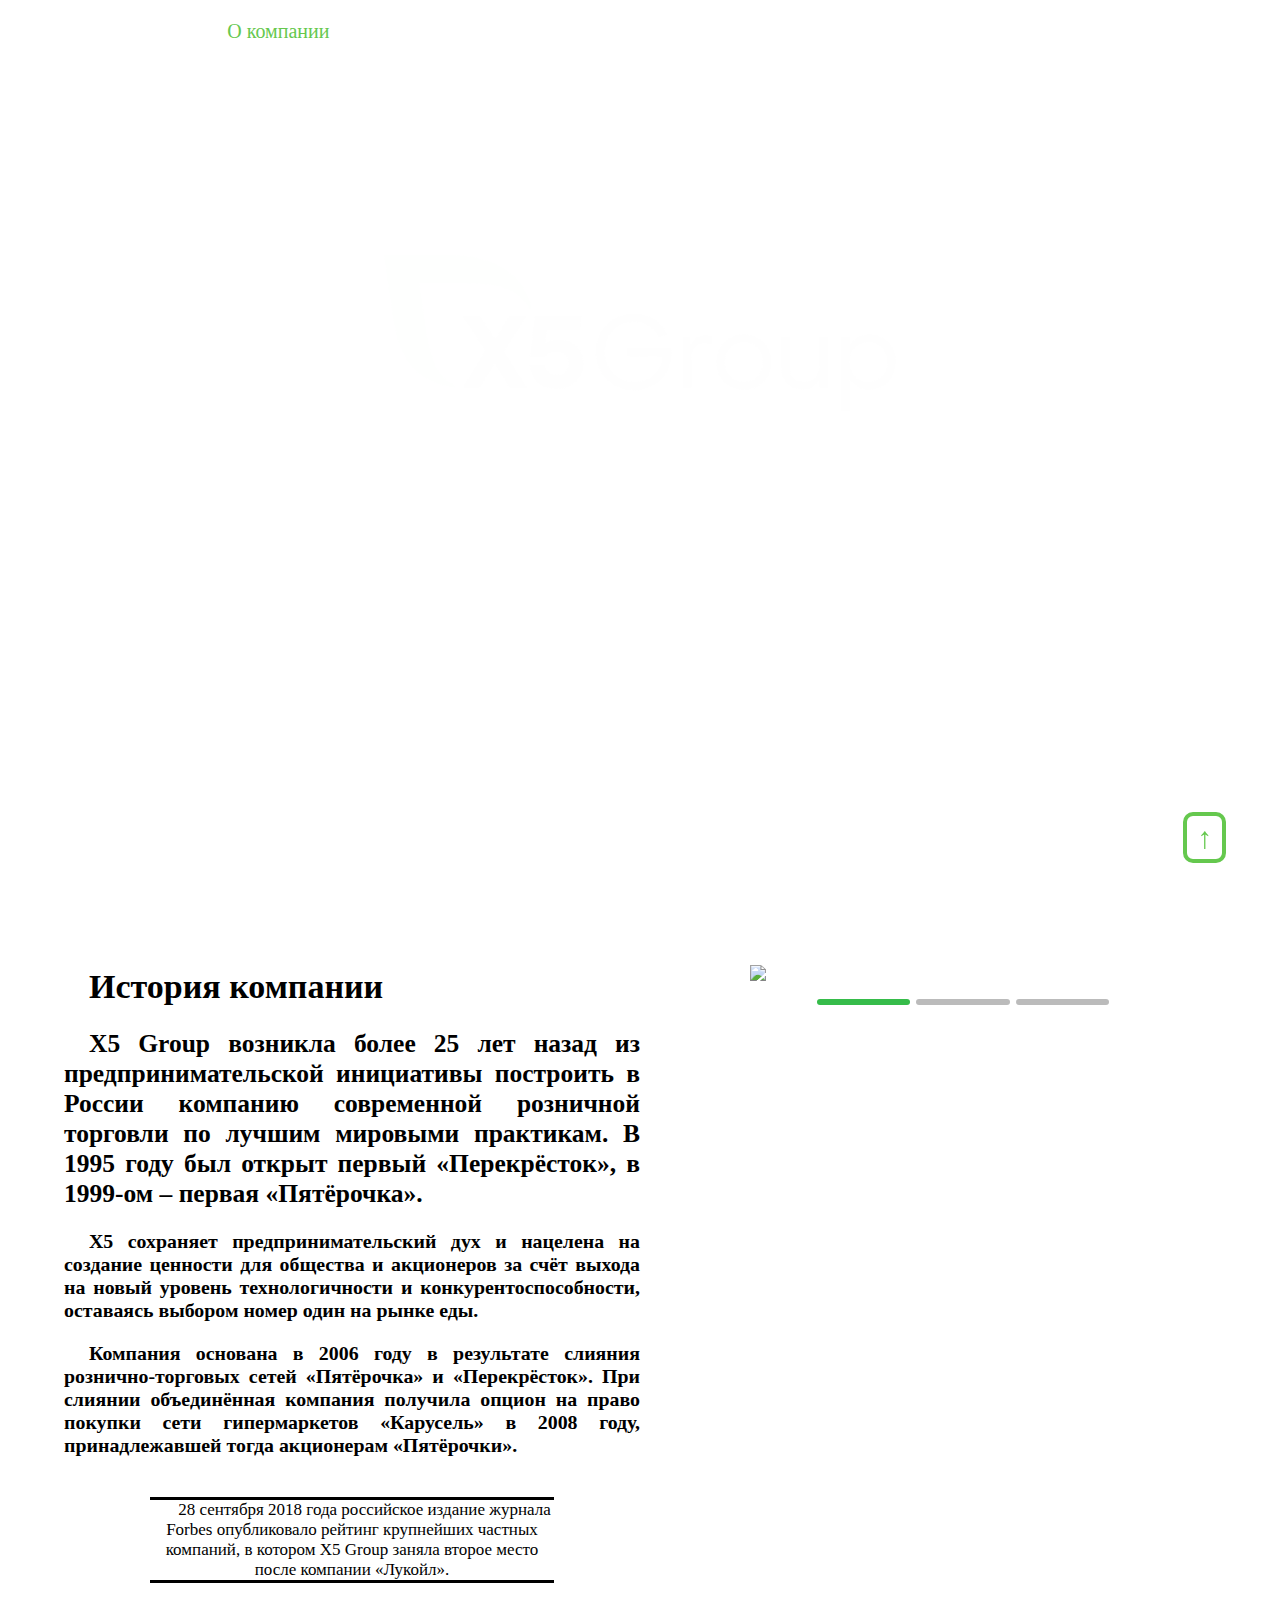
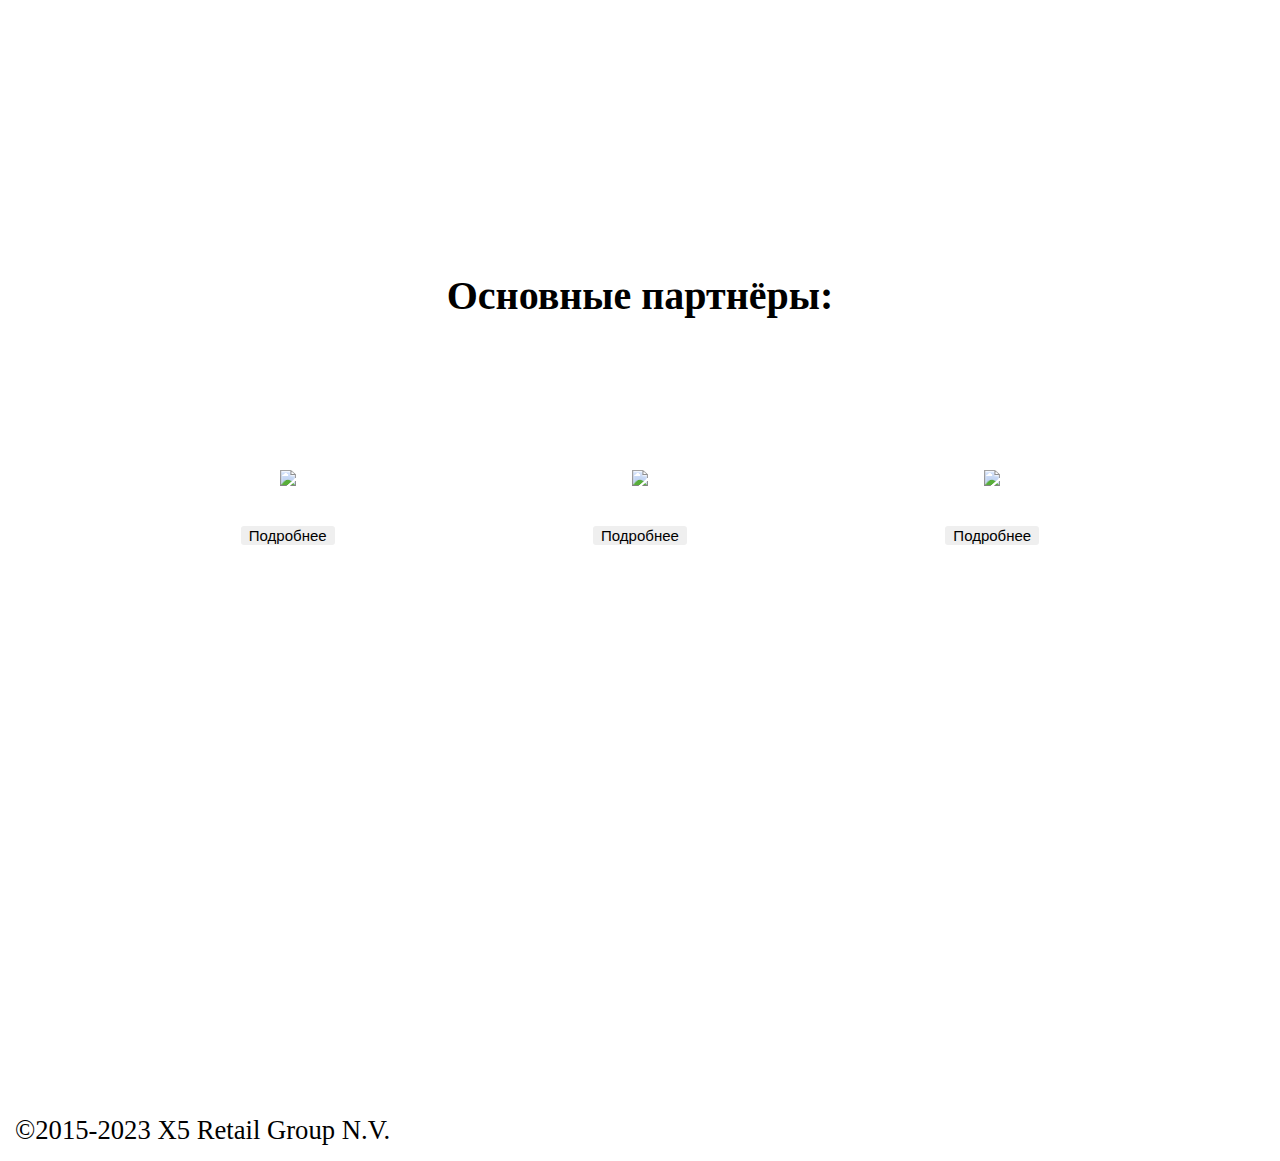
==== index.html @ fa64e2a5 "Rename RGZ1.html to index.html" ====
<!DOCTYPE html>
<html lang="ru">
<head>
    <meta charset="UTF-8">
    <meta http-equiv="X-UA-Compatible" content="IE=edge">
    <meta name="viewport" content="width=device-width, initial-scale=1.0">
    <link rel="stylesheet" href="style_1.css">
    <link rel="stylesheet" href="slider.css">
    <link rel="stylesheet" href="basic.css">
    <title>X5 Group || О компании</title>

    <script>
        function guess_1(){
            let pyaterochka = document.getElementsByClassName('pyaterochka_1');
            pyaterochka[0].style.display = 'none';
            pyaterochka[1].style.display = 'block';
        }

        function guess_2(){
            let pyaterochka = document.getElementsByClassName('pyaterochka_1');
            pyaterochka[1].style.display = 'none';
            pyaterochka[0].style.display = 'block';
        }

        function perekrestok_1(){
            let perekrestok = document.getElementsByClassName('perekrestok');
            perekrestok[0].style.display = 'none';
            perekrestok[1].style.display = 'block';
        }

        function perekrestok_2(){
            let perekrestok = document.getElementsByClassName('perekrestok');
            perekrestok[1].style.display = 'none';
            perekrestok[0].style.display = 'block';
        }

        function karusel_1(){
            let karusel = document.getElementsByClassName('karusel');
            karusel[0].style.display = 'none';
            karusel[1].style.display = 'block';
        }

        function karusel_2(){
            let karusel = document.getElementsByClassName('karusel');
            karusel[1].style.display = 'none';
            karusel[0].style.display = 'block';
        }
        function alert_1_screen(){
            let a = ' "О компании!".'
            alert('Вы уже находитесь на странице' + a);
        }

    </script>
</head>
    
<body>
    <header>
        <div class="box_1">
            <nav class="nav">
                <a class="nav_link_open" onclick="alert_1_screen()">О компании</a>
                <a class="nav_link" href="RGZ2.html">Финансовые показатели</a>
                <a class="nav_link" href="RGZ3.html">Контактные данные</a>
                <a class="nav_link" href="RGZ4.html">Видео</a>
            </nav>
        </div>
    </header>

    <main>
        <div class="back">
            <a class="bt_back" href="#">&uarr;</a>
        </div>

        <div class="screen_1">
            <div class="screen_1_title">
                <div class="big_logo">
                    <img style="width: 100%;" src="logooo.png">
                    <div class="screen_1_text">
                        Выбор в пользу будущего
                    </div>
                </div>

                <a class="bt_open" href="#screen_2">Узнать о компании</a>
            </div>
        </div>

        <div class="screen_2" id="screen_2">
            <div class="screen_2_title">
                <div class="screen_2_text">
                    <h1>
                        История компании
                    </h1>

                    <h2>
                        Х5 Group возникла более 25 лет назад из предпринимательской инициативы построить в России
                        компанию современной розничной торговли по лучшим мировыми практикам. В 1995 году был открыт
                        первый «Перекрёсток», в 1999-ом – первая «Пятёрочка».
                    </h2>
        
                    <h3>
                        Х5 сохраняет предпринимательский дух и нацелена на создание ценности для общества и акционеров
                        за счёт выхода на новый уровень технологичности и конкурентоспособности, оставаясь выбором
                        номер один на рынке еды.
                    </h3>

                    <h3>
                        Компания основана в 2006 году в результате слияния рознично-торговых сетей «Пятёрочка»
                        и «Перекрёсток». При слиянии объединённая компания получила опцион на право покупки сети
                        гипермаркетов «Карусель» в 2008 году, принадлежавшей тогда акционерам «Пятёрочки».<br>
                    </h3>

                    <div class="faсt_1">
                        28 сентября 2018 года российское издание журнала Forbes опубликовало рейтинг крупнейших частных компаний,
                        в котором X5 Group заняла второе место после компании «Лукойл».
                    </div>
                </div>

                <div class="slider_block">
                    <article id="slider">
                         <input checked type="radio" name="slider" id="switch1">
                         <input  type="radio" name="slider" id="switch2">
                         <input  type="radio" name="slider" id="switch3">
        
                         <div id="slider">
                            <div id="overflow">
                                <div class="image">
                                    <article><img src="page2.jpg"></article>
                                    <article><img src="page1.jpg"></article>
                                    <article><img src="page3.jpg"></article>
                                </div>
                            </div>
                        </div>
    
                        <div id="active">
                            <label for="switch1"></label>
                            <label for="switch2"></label>
                            <label for="switch3"></label>
                        </div>
                    </article>
                </div>
            </div>
        </div>

        <div class="screen_3" id="screen_3">
            <div class="screen_3_title">
                <div class="screen_3_text">
                    <h1>
                        Основные партнёры:
                    </h1>
                </div>

                <div class="partners">
                    <div class="pyaterochka_1">
                        <img src="pyaterochka.png" width="35%"><br>
                        <a>Торговая сеть «Пятёрочка»</a><br>
                        <button class="bottom_1" onclick="guess_1()">Подробнее</button>
                    </div>

                    <div class="pyaterochka_1" style="display: none;">
                        <a>
                        Торговая сеть «Пятёрочка» входит в X5 Group, ведущую продуктовую розничную компанию в России,<br>
                        которая включает в себя также сеть супермаркетов «Перекрёсток» и дискаунтеры «Чижик».<br>
                        По состоянию на 31 декабря 2022 года в стране работали 19164 магазина «Пятёрочка» в 67 регионах РФ.
                        </a><br>
                        <button class="bottom_2" onclick="guess_2()">Назад</button>
                    </div>

                    <div class="perekrestok">
                        <img src="perekrestok.png" width="35%"><br>
                        <a>Торговая сеть «Перекрёсток»</a><br>
                        <button class="bottom_1" onclick="perekrestok_1()">Подробнее</button>
                    </div>

                    <div class="perekrestok" style="display: none;">
                        <a>
                            Российская сеть супермаркетов, которой управляет X5 Group. В августе 2019 года открылся<br>
                            800-й супермаркет сети. По итогам 2019 года торговая сеть «Перекрёсток» насчитывает 852<br>
                            супермаркета.В 2020 году запущена программа обновления: около половины торгового<br>
                            зала должны занимать продукты категории fresh.
                        </a><br>
                        <button class="bottom_1" onclick="perekrestok_2()">Назад</button>
                    </div>
            
                    <div class="karusel">
                        <img src="karusel.png" width="35%"><br>
                        <a>Торговая сеть «Карусель»</a><br>
                        <button class="bottom_1" onclick="karusel_1()">Подробнее</button>
                    </div>
            
                    <div class="karusel" style="display: none;">
                        <a>
                            Магазины с широким ассортиментом продовольственных и непродовольственных товаров для дома<br>
                            и семьи по привлекательным ценам. «Карусель» предлагает самые низкие цены на базовые продукты,<br>
                            а также уникальные предложения держателям карт.
                        </a><br>
                        <button class="bottom_1" onclick="karusel_2()">Подробнее</button>
                    </div>
                </div>
            </div>
        </div>
    </main>

    <footer>
        &copy;2015-2023 X5 Retail Group N.V.
    </footer>
</body>
</html>
---- style_1.css ----
.screen_1{
    width: 100%;
    height: 100vh;
    display: flex;
    flex-direction: column;
    justify-content: center;
    background: url(open_screen.jpg) center no-repeat;
    background-size: cover;
}

.screen_2{
    width: 100%;
    height: 100vh;
    display: flex;
    flex-direction: column;
    justify-content: center;
    background: url(listva2.jpg) center no-repeat;
    background-size: cover;
}

.screen_2_title{
    display: flex;
    
    width: 90%;
    height: 90%;
    margin: 0 auto;
}

.screen_2_text{
    max-width: 50%;
    max-width: auto;
    font-size: 17px;
    color: black;
    text-align: justify;
    text-indent: 25px;
    margin-right: 70px;  
}

.faсt_1{
    width: 70%;
    height: left;
    text-align: center;
    margin: 40px auto;
    border-top: 3px solid black;
    border-bottom: 3px solid black;
}

.screen_3{
    width: 100%;
    height: 100vh;
    display: flex;
    flex-direction: column;
    justify-content: center;
    background: url(Forests.jpg) center no-repeat;
    background-size: cover;
}
.screen_3_title{
    display: block;
   
    width: 90%;
    height: 90%;
    margin: 0 auto;
    text-align: center;
}

.screen_3_text{
    
    font-size: 20px;
    width: auto;
    height: 10%;
    color: black;
    margin: 0 auto;

}

.partners{
    display:flex;
    
    margin: 100px auto;
    max-height: 90%;
    max-width: 90%;
}

.pyaterochka_1{
    width: 30%;
    height: 40%;
    border: 3px solid white;
    color: white;
    border-radius: 20px;
    font-size: 22px;
    margin-right: auto;
    padding: 10px;
    
}

.perekrestok{
    width: 30%;
    height: 40%;
    border: 3px solid white;
    color: white;
    border-radius: 20px;
    font-size: 22px;
    margin-left: 20px;
    margin-right: 20px;
    padding: 10px;
}

.karusel{
    width: 30%;
    height: 40%;
    border: 3px solid white;
    color: white;
    border-radius: 20px;
    font-size: 22px;
    margin-left: auto;
    padding: 10px;
}

.bottom_1{
    border: 3px solid white;
    border-radius: 6px;
    margin: 5px;
    height: 25px;
    width: 100px;
    font-size: 15px;
    transition: 0.3s;
}

.bottom_1:hover{
    height: 30px;
    width: 110px;
    transition-duration: 0.3s;
    color: rgb(101, 200, 78);
    font-size: 16px;
}

.bottom_1:active{
    height: 25px;
    width: 100px;
    transition-duration: 0.3s;
    color: rgb(78, 158, 61);
    font-size: 15px;

}

.bottom_2{
    border: 3px solid white;
    border-radius: 6px;
    margin: 5px;
    height: 25px;
    width: 100px;
    font-size: 15px;
    transition: 0.3s;
}

.bottom_2:hover{
    height: 30px;
    width: 110px;
    transition-duration: 0.3s;
    color: rgb(101, 200, 78);
    font-size: 16px;
}

.bottom_2:active{
    height: 25px;
    width: 100px;
    transition-duration: 0.3s;
    color: rgb(78, 158, 61);
    font-size: 15px;

}

.screen_1_title{
    max-width: 40%;
    max-height: auto;
    text-align: center;
    margin: 0 auto;
    
}

.big_logo:after{
    content: "";
    display: block;
    width: 130px;
    height: 3px;
    background-color: white;
    margin: 30px auto;
}

.screen_1_text{
    font-size: 54px;
    color: white;
}

.bt_open{
    display: inline-block;
    vertical-align: top;
    padding: 10px 15px;
    
    border: 2px solid white;
    border-radius: 10px;

    font-size: 14px;
    font-weight: 700;
    color:white;
    text-transform: uppercase;
    text-decoration: none;
    transition: 0.3s;
}

.bt_open:hover{
    background-color: white;
    transition-duration: 0.3s;
    color: rgb(101, 200, 78);
}

.bt_open:active{
    background-color: white;
    transition-duration: 0.3s;
    color: rgb(101, 200, 78);
    font-size: 13px;
    color: rgb(78, 158, 61);
}

.back{
    position: fixed;
    right: 0;
    bottom: 0;
    margin: 25px;
    padding: 20px 30px;
}

.bt_back{
    color: white;
    text-decoration: none;
    margin-left: 3%;
    margin-right: 3%;
    transition: 0.3s;
    border: 4px solid rgb(101, 200, 78);
    color: rgb(101, 200, 78);
    border-radius: 10px;
    padding: 5px 10px;
    font-size: 30px;
}

.bt_back:hover{
    color: grey;
    transition-duration: 0.3s;
    border: 5px solid grey;
    color: grey;
    font-size: 40px;
}

.bt_back:active{
    transition-duration: 0.3s;
    border: 4px solid rgb(60, 60, 60);
    color: rgb(60, 60, 60);
    font-size: 35px;
}
---- slider.css ----
.slider_block{
    
    width: 50%;
    height: 70%;
    margin-right: 0;
    left: 20px;
}


#slider{
   margin: 20px 20px 0 20px;
}


#slider article{
    width: 20%;
    float: left;
}

#slider .image{
    width: 500%;
    line-height: 0;
}

#overflow{
    width: 100%;
    overflow: hidden;

}

article img{ /*размер изображений*/
    width: 100%;
}

#dectop:checked ~ #slider{ /*размер всего слайдера*/
    max-width: 40%;
}


label, a{
    cursor: pointer;
}

.slider_block input{
    display: none;
}

#switch1:checked ~ #slider .image{
    margin-left: 0;
}
#switch2:checked ~ #slider .image{
    margin-left: -100%;
}
#switch3:checked ~ #slider .image{
    margin-left: -200%;
}


#active label{
    border-radius: 10px;
    display: inline-block;
    width: 20%;
    height: 12%;
    background: #bbb;
}

#active {
    height: 50px;
    text-align: center;
}

#active label:hover{ /*чекбокс при наведении*/
    background: #76c8ff;
    border-color: #777 !important;
}

#switch1:checked ~ #active label:nth-child(1),
#switch2:checked ~ #active label:nth-child(2),
#switch3:checked ~ #active label:nth-child(3){
    background-color: #36bc4a;
    border-color: #1f842e !important;
}

#slider .image{
    transition: 800ms cubic-bezier(0.075, 0.82, 0.165, 1);
}
---- basic.css ----
header{
    position: absolute;
    top: 0;
    left: 0;
    right: 0;
    z-index: 1000;
    width: 100%;
}

body {
    font-family: PT Sans;
    font-size: 20pt;
    margin: 0;
}

footer{
    font-family: PT Sans;
    padding: 15px;

}

.box_1{
    max-width: 90%;
    margin: 0 auto;
    transition: 300ms;
    padding-top: 20px;
    padding-bottom: 20px;
}

.box_1:hover{
    padding-top: 40px;
    transition-duration: 500ms;
}

.nav{
    font-size: 20px;
    text-align: center;
    border-bottom: 3px solid white;
    padding-bottom: 20px;
}

.nav_link{
    color: white;
    text-decoration: none;
    margin-left: 3%;
    margin-right: 3%;
    transition: 0.3s;
    border: 2px solid white;
    border-radius: 10px;
    padding: 5px 10px;
}

.nav_link:hover{
    color: rgb(101, 200, 78);
    text-decoration: none;
    margin-left: 3%;
    margin-right: 3%;
    background-color: white;
    border: 3px solid white;
    border-radius: 10px;
    transition-duration: 0.5s;
}

.nav_link:active{
    font-size: 18px;
    color: rgb(78, 158, 61);
}

.nav_link_open{
    color: rgb(101, 200, 78);
    text-decoration: none;
    margin-left: 3%;
    margin-right: 3%;
    background-color: white;
    border: 3px solid white;
    border-radius: 10px;
    transition-property: 0.5s;
    padding: 5px 10px;
    cursor: pointer;
    transition: 0.3s;
}

.nav_link_open:hover{
    
    transition-duration: 0.3s;
}

.nav_link_open:active{
    font-size: 18px;
    color: rgb(78, 158, 61);
    transition-duration: 0.3s;
}

.back{
    position: fixed;
    right: 0;
    bottom: 0;
    margin: 25px;
    padding: 20px 30px;
}

.bt_back{
    color: white;
    text-decoration: none;
    margin-left: 3%;
    margin-right: 3%;
    transition: 0.3s;
    border: 4px solid rgb(101, 200, 78);
    color: rgb(101, 200, 78);
    border-radius: 10px;
    padding: 5px 10px;
    font-size: 30px;
}

.bt_back:hover{
    color: grey;
    transition-duration: 0.3s;
    border: 5px solid grey;
    color: grey;
    font-size: 40px;
}

.bt_back:active{
    transition-duration: 0.3s;
    border: 4px solid rgb(60, 60, 60);
    color: rgb(60, 60, 60);
    font-size: 35px;
}
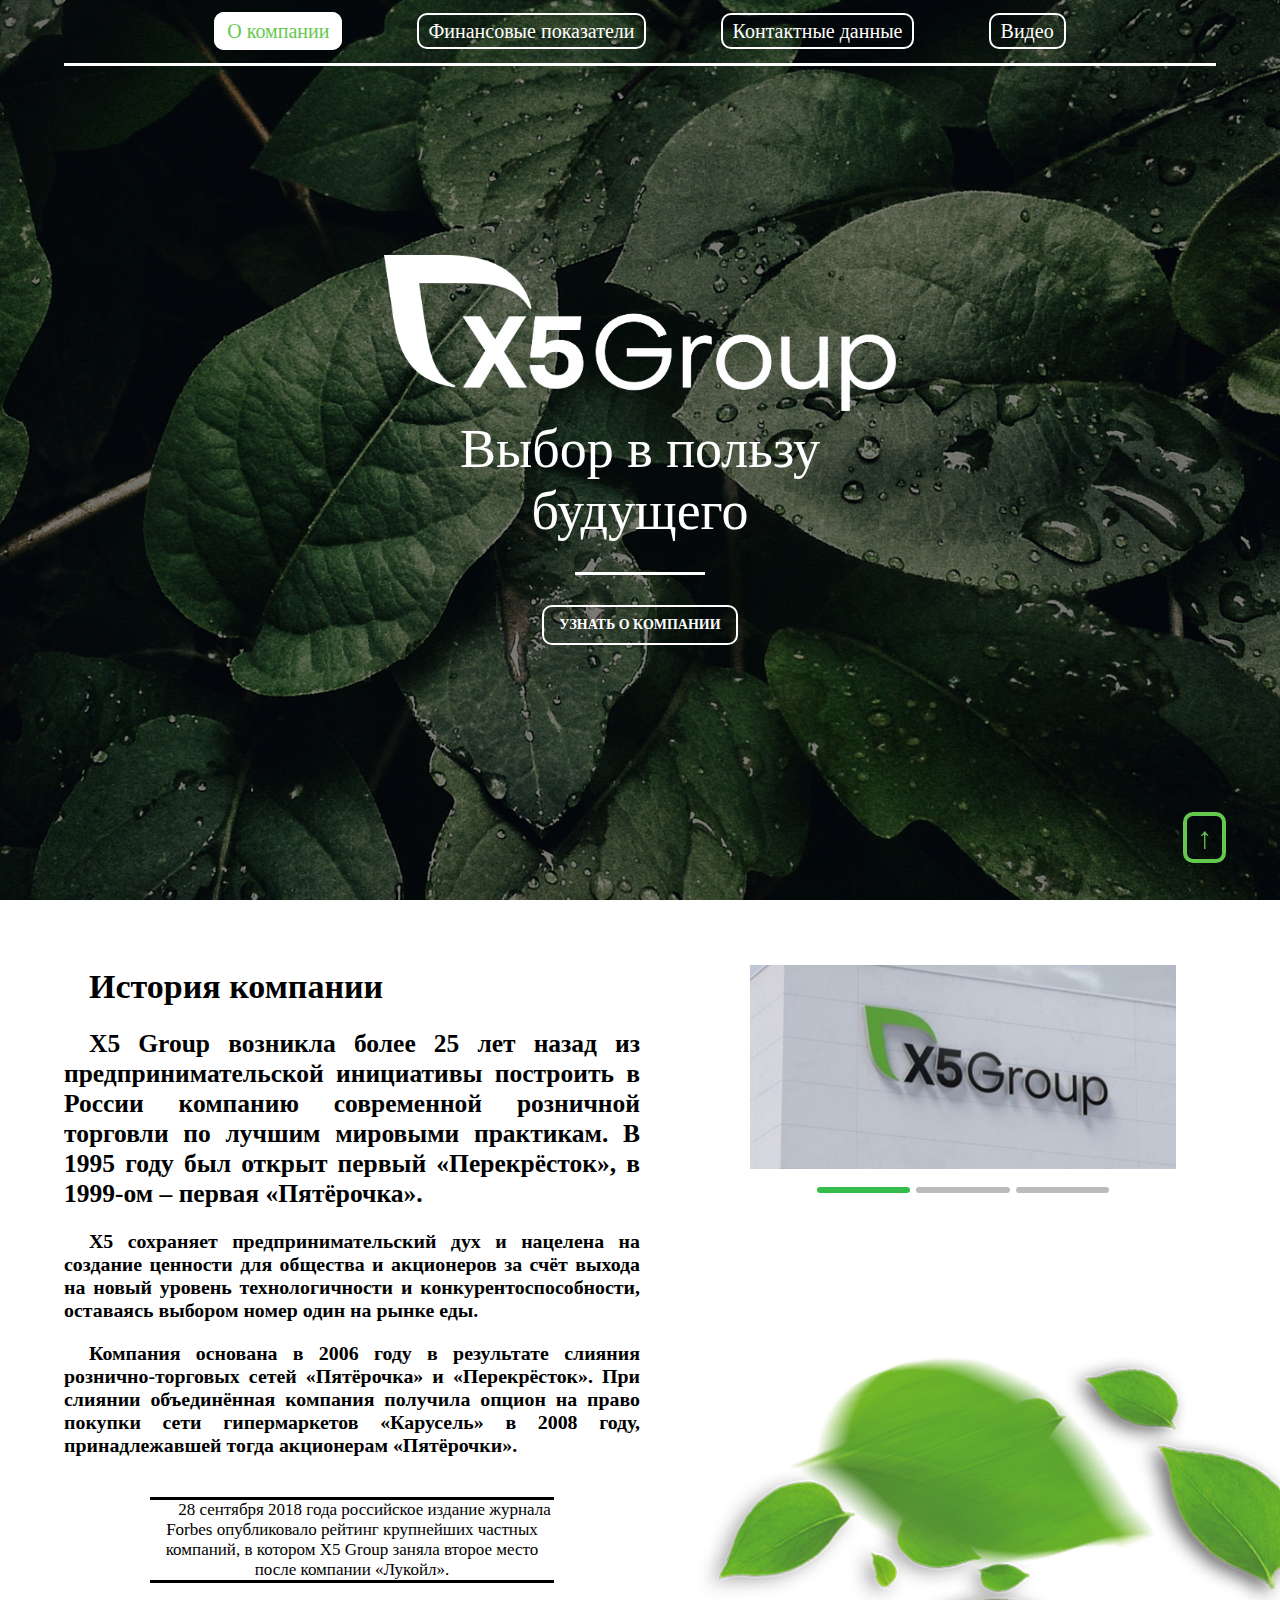
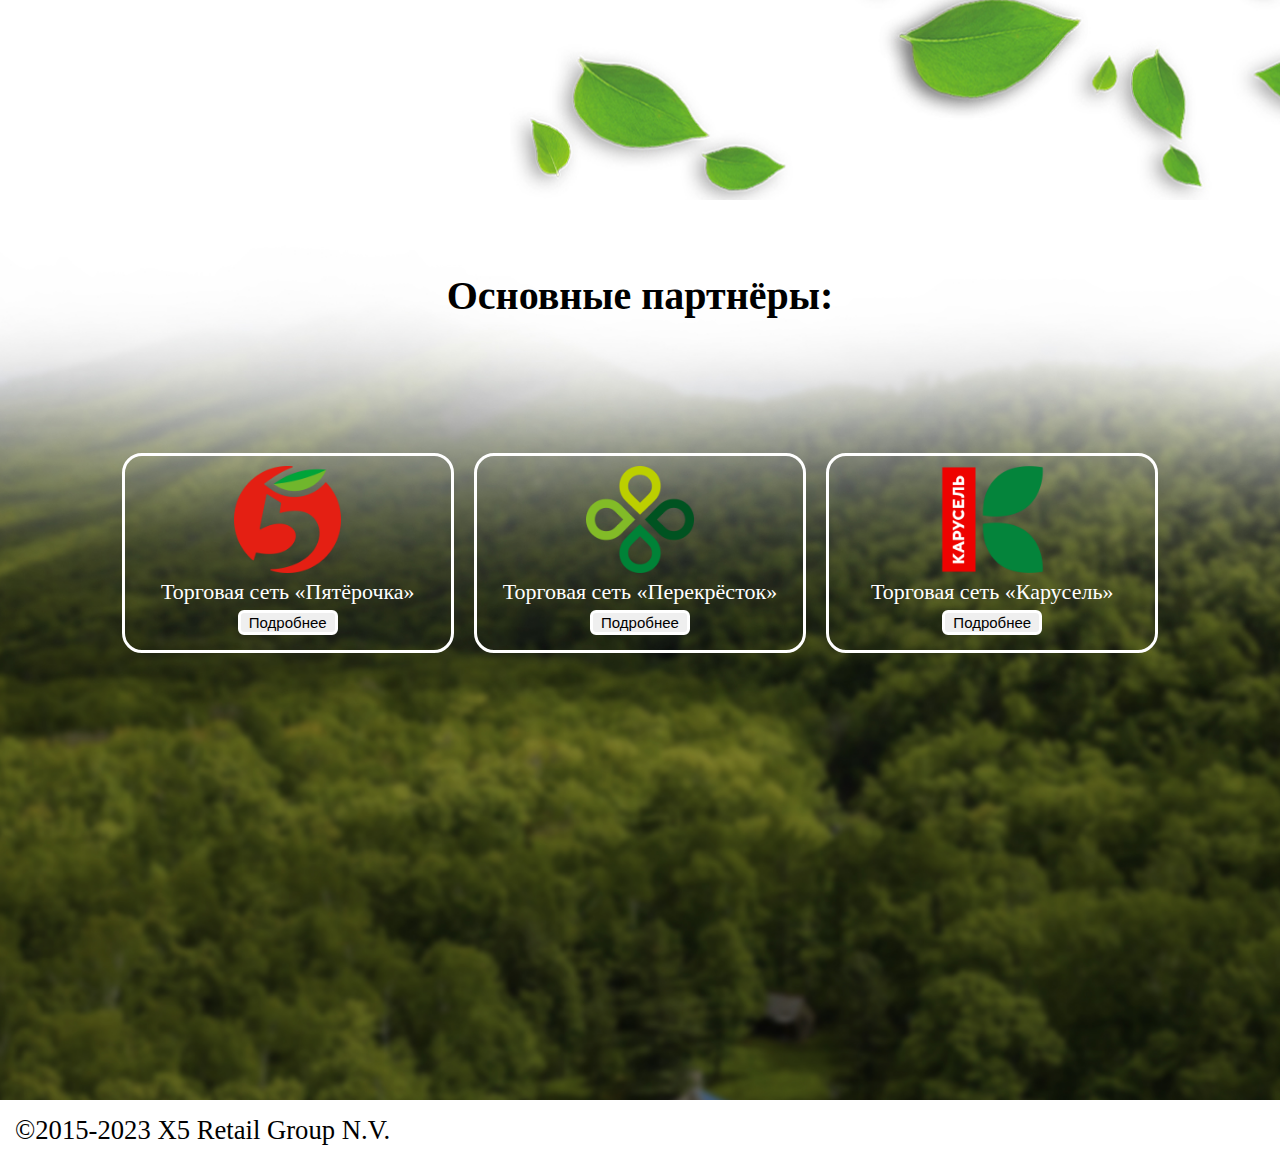
==== commit e6320ec9: "Add files via upload" ====
--- a/index.html
+++ b/index.html
@@ -1,206 +1,206 @@
-<!DOCTYPE html>
-<html lang="ru">
-<head>
-    <meta charset="UTF-8">
-    <meta http-equiv="X-UA-Compatible" content="IE=edge">
-    <meta name="viewport" content="width=device-width, initial-scale=1.0">
-    <link rel="stylesheet" href="style_1.css">
-    <link rel="stylesheet" href="slider.css">
-    <link rel="stylesheet" href="basic.css">
-    <title>X5 Group || О компании</title>
-
-    <script>
-        function guess_1(){
-            let pyaterochka = document.getElementsByClassName('pyaterochka_1');
-            pyaterochka[0].style.display = 'none';
-            pyaterochka[1].style.display = 'block';
-        }
-
-        function guess_2(){
-            let pyaterochka = document.getElementsByClassName('pyaterochka_1');
-            pyaterochka[1].style.display = 'none';
-            pyaterochka[0].style.display = 'block';
-        }
-
-        function perekrestok_1(){
-            let perekrestok = document.getElementsByClassName('perekrestok');
-            perekrestok[0].style.display = 'none';
-            perekrestok[1].style.display = 'block';
-        }
-
-        function perekrestok_2(){
-            let perekrestok = document.getElementsByClassName('perekrestok');
-            perekrestok[1].style.display = 'none';
-            perekrestok[0].style.display = 'block';
-        }
-
-        function karusel_1(){
-            let karusel = document.getElementsByClassName('karusel');
-            karusel[0].style.display = 'none';
-            karusel[1].style.display = 'block';
-        }
-
-        function karusel_2(){
-            let karusel = document.getElementsByClassName('karusel');
-            karusel[1].style.display = 'none';
-            karusel[0].style.display = 'block';
-        }
-        function alert_1_screen(){
-            let a = ' "О компании!".'
-            alert('Вы уже находитесь на странице' + a);
-        }
-
-    </script>
-</head>
-    
-<body>
-    <header>
-        <div class="box_1">
-            <nav class="nav">
-                <a class="nav_link_open" onclick="alert_1_screen()">О компании</a>
-                <a class="nav_link" href="RGZ2.html">Финансовые показатели</a>
-                <a class="nav_link" href="RGZ3.html">Контактные данные</a>
-                <a class="nav_link" href="RGZ4.html">Видео</a>
-            </nav>
-        </div>
-    </header>
-
-    <main>
-        <div class="back">
-            <a class="bt_back" href="#">&uarr;</a>
-        </div>
-
-        <div class="screen_1">
-            <div class="screen_1_title">
-                <div class="big_logo">
-                    <img style="width: 100%;" src="logooo.png">
-                    <div class="screen_1_text">
-                        Выбор в пользу будущего
-                    </div>
-                </div>
-
-                <a class="bt_open" href="#screen_2">Узнать о компании</a>
-            </div>
-        </div>
-
-        <div class="screen_2" id="screen_2">
-            <div class="screen_2_title">
-                <div class="screen_2_text">
-                    <h1>
-                        История компании
-                    </h1>
-
-                    <h2>
-                        Х5 Group возникла более 25 лет назад из предпринимательской инициативы построить в России
-                        компанию современной розничной торговли по лучшим мировыми практикам. В 1995 году был открыт
-                        первый «Перекрёсток», в 1999-ом – первая «Пятёрочка».
-                    </h2>
-        
-                    <h3>
-                        Х5 сохраняет предпринимательский дух и нацелена на создание ценности для общества и акционеров
-                        за счёт выхода на новый уровень технологичности и конкурентоспособности, оставаясь выбором
-                        номер один на рынке еды.
-                    </h3>
-
-                    <h3>
-                        Компания основана в 2006 году в результате слияния рознично-торговых сетей «Пятёрочка»
-                        и «Перекрёсток». При слиянии объединённая компания получила опцион на право покупки сети
-                        гипермаркетов «Карусель» в 2008 году, принадлежавшей тогда акционерам «Пятёрочки».<br>
-                    </h3>
-
-                    <div class="faсt_1">
-                        28 сентября 2018 года российское издание журнала Forbes опубликовало рейтинг крупнейших частных компаний,
-                        в котором X5 Group заняла второе место после компании «Лукойл».
-                    </div>
-                </div>
-
-                <div class="slider_block">
-                    <article id="slider">
-                         <input checked type="radio" name="slider" id="switch1">
-                         <input  type="radio" name="slider" id="switch2">
-                         <input  type="radio" name="slider" id="switch3">
-        
-                         <div id="slider">
-                            <div id="overflow">
-                                <div class="image">
-                                    <article><img src="page2.jpg"></article>
-                                    <article><img src="page1.jpg"></article>
-                                    <article><img src="page3.jpg"></article>
-                                </div>
-                            </div>
-                        </div>
-    
-                        <div id="active">
-                            <label for="switch1"></label>
-                            <label for="switch2"></label>
-                            <label for="switch3"></label>
-                        </div>
-                    </article>
-                </div>
-            </div>
-        </div>
-
-        <div class="screen_3" id="screen_3">
-            <div class="screen_3_title">
-                <div class="screen_3_text">
-                    <h1>
-                        Основные партнёры:
-                    </h1>
-                </div>
-
-                <div class="partners">
-                    <div class="pyaterochka_1">
-                        <img src="pyaterochka.png" width="35%"><br>
-                        <a>Торговая сеть «Пятёрочка»</a><br>
-                        <button class="bottom_1" onclick="guess_1()">Подробнее</button>
-                    </div>
-
-                    <div class="pyaterochka_1" style="display: none;">
-                        <a>
-                        Торговая сеть «Пятёрочка» входит в X5 Group, ведущую продуктовую розничную компанию в России,<br>
-                        которая включает в себя также сеть супермаркетов «Перекрёсток» и дискаунтеры «Чижик».<br>
-                        По состоянию на 31 декабря 2022 года в стране работали 19164 магазина «Пятёрочка» в 67 регионах РФ.
-                        </a><br>
-                        <button class="bottom_2" onclick="guess_2()">Назад</button>
-                    </div>
-
-                    <div class="perekrestok">
-                        <img src="perekrestok.png" width="35%"><br>
-                        <a>Торговая сеть «Перекрёсток»</a><br>
-                        <button class="bottom_1" onclick="perekrestok_1()">Подробнее</button>
-                    </div>
-
-                    <div class="perekrestok" style="display: none;">
-                        <a>
-                            Российская сеть супермаркетов, которой управляет X5 Group. В августе 2019 года открылся<br>
-                            800-й супермаркет сети. По итогам 2019 года торговая сеть «Перекрёсток» насчитывает 852<br>
-                            супермаркета.В 2020 году запущена программа обновления: около половины торгового<br>
-                            зала должны занимать продукты категории fresh.
-                        </a><br>
-                        <button class="bottom_1" onclick="perekrestok_2()">Назад</button>
-                    </div>
-            
-                    <div class="karusel">
-                        <img src="karusel.png" width="35%"><br>
-                        <a>Торговая сеть «Карусель»</a><br>
-                        <button class="bottom_1" onclick="karusel_1()">Подробнее</button>
-                    </div>
-            
-                    <div class="karusel" style="display: none;">
-                        <a>
-                            Магазины с широким ассортиментом продовольственных и непродовольственных товаров для дома<br>
-                            и семьи по привлекательным ценам. «Карусель» предлагает самые низкие цены на базовые продукты,<br>
-                            а также уникальные предложения держателям карт.
-                        </a><br>
-                        <button class="bottom_1" onclick="karusel_2()">Подробнее</button>
-                    </div>
-                </div>
-            </div>
-        </div>
-    </main>
-
-    <footer>
-        &copy;2015-2023 X5 Retail Group N.V.
-    </footer>
-</body>
-</html>
+<!DOCTYPE html>
+<html lang="ru">
+<head>
+    <meta charset="UTF-8">
+    <meta http-equiv="X-UA-Compatible" content="IE=edge">
+    <meta name="viewport" content="width=device-width, initial-scale=1.0">
+    <link rel="stylesheet" href="style_1.css">
+    <link rel="stylesheet" href="slider.css">
+    <link rel="stylesheet" href="basic.css">
+    <title>X5 Group || О компании</title>
+
+    <script>
+        function guess_1(){
+            let pyaterochka = document.getElementsByClassName('pyaterochka_1');
+            pyaterochka[0].style.display = 'none';
+            pyaterochka[1].style.display = 'block';
+        }
+
+        function guess_2(){
+            let pyaterochka = document.getElementsByClassName('pyaterochka_1');
+            pyaterochka[1].style.display = 'none';
+            pyaterochka[0].style.display = 'block';
+        }
+
+        function perekrestok_1(){
+            let perekrestok = document.getElementsByClassName('perekrestok');
+            perekrestok[0].style.display = 'none';
+            perekrestok[1].style.display = 'block';
+        }
+
+        function perekrestok_2(){
+            let perekrestok = document.getElementsByClassName('perekrestok');
+            perekrestok[1].style.display = 'none';
+            perekrestok[0].style.display = 'block';
+        }
+
+        function karusel_1(){
+            let karusel = document.getElementsByClassName('karusel');
+            karusel[0].style.display = 'none';
+            karusel[1].style.display = 'block';
+        }
+
+        function karusel_2(){
+            let karusel = document.getElementsByClassName('karusel');
+            karusel[1].style.display = 'none';
+            karusel[0].style.display = 'block';
+        }
+        function alert_1_screen(){
+            let a = ' "О компании!".'
+            alert('Вы уже находитесь на странице' + a);
+        }
+
+    </script>
+</head>
+    
+<body>
+    <header>
+        <div class="box_1">
+            <nav class="nav">
+                <a class="nav_link_open" onclick="alert_1_screen()">О компании</a>
+                <a class="nav_link" href="RGZ2.html">Финансовые показатели</a>
+                <a class="nav_link" href="RGZ3.html">Контактные данные</a>
+                <a class="nav_link" href="RGZ4.html">Видео</a>
+            </nav>
+        </div>
+    </header>
+
+    <main>
+        <div class="back">
+            <a class="bt_back" href="#">&uarr;</a>
+        </div>
+
+        <div class="screen_1">
+            <div class="screen_1_title">
+                <div class="big_logo">
+                    <img style="width: 100%;" src="logooo.png">
+                    <div class="screen_1_text">
+                        Выбор в пользу будущего
+                    </div>
+                </div>
+
+                <a class="bt_open" href="#screen_2">Узнать о компании</a>
+            </div>
+        </div>
+
+        <div class="screen_2" id="screen_2">
+            <div class="screen_2_title">
+                <div class="screen_2_text">
+                    <h1>
+                        История компании
+                    </h1>
+
+                    <h2>
+                        Х5 Group возникла более 25 лет назад из предпринимательской инициативы построить в России
+                        компанию современной розничной торговли по лучшим мировыми практикам. В 1995 году был открыт
+                        первый «Перекрёсток», в 1999-ом – первая «Пятёрочка».
+                    </h2>
+        
+                    <h3>
+                        Х5 сохраняет предпринимательский дух и нацелена на создание ценности для общества и акционеров
+                        за счёт выхода на новый уровень технологичности и конкурентоспособности, оставаясь выбором
+                        номер один на рынке еды.
+                    </h3>
+
+                    <h3>
+                        Компания основана в 2006 году в результате слияния рознично-торговых сетей «Пятёрочка»
+                        и «Перекрёсток». При слиянии объединённая компания получила опцион на право покупки сети
+                        гипермаркетов «Карусель» в 2008 году, принадлежавшей тогда акционерам «Пятёрочки».<br>
+                    </h3>
+
+                    <div class="faсt_1">
+                        28 сентября 2018 года российское издание журнала Forbes опубликовало рейтинг крупнейших частных компаний,
+                        в котором X5 Group заняла второе место после компании «Лукойл».
+                    </div>
+                </div>
+
+                <div class="slider_block">
+                    <article id="slider">
+                         <input checked type="radio" name="slider" id="switch1">
+                         <input  type="radio" name="slider" id="switch2">
+                         <input  type="radio" name="slider" id="switch3">
+        
+                         <div id="slider">
+                            <div id="overflow">
+                                <div class="image">
+                                    <article><img src="page2.jpg"></article>
+                                    <article><img src="page1.jpg"></article>
+                                    <article><img src="page3.jpg"></article>
+                                </div>
+                            </div>
+                        </div>
+    
+                        <div id="active">
+                            <label for="switch1"></label>
+                            <label for="switch2"></label>
+                            <label for="switch3"></label>
+                        </div>
+                    </article>
+                </div>
+            </div>
+        </div>
+
+        <div class="screen_3" id="screen_3">
+            <div class="screen_3_title">
+                <div class="screen_3_text">
+                    <h1>
+                        Основные партнёры:
+                    </h1>
+                </div>
+
+                <div class="partners">
+                    <div class="pyaterochka_1">
+                        <img src="pyaterochka.png" width="35%"><br>
+                        <a>Торговая сеть «Пятёрочка»</a><br>
+                        <button class="bottom_1" onclick="guess_1()">Подробнее</button>
+                    </div>
+
+                    <div class="pyaterochka_1" style="display: none;">
+                        <a>
+                        Торговая сеть «Пятёрочка» входит в X5 Group, ведущую продуктовую розничную компанию в России,<br>
+                        которая включает в себя также сеть супермаркетов «Перекрёсток» и дискаунтеры «Чижик».<br>
+                        По состоянию на 31 декабря 2022 года в стране работали 19164 магазина «Пятёрочка» в 67 регионах РФ.
+                        </a><br>
+                        <button class="bottom_2" onclick="guess_2()">Назад</button>
+                    </div>
+
+                    <div class="perekrestok">
+                        <img src="perekrestok.png" width="35%"><br>
+                        <a>Торговая сеть «Перекрёсток»</a><br>
+                        <button class="bottom_1" onclick="perekrestok_1()">Подробнее</button>
+                    </div>
+
+                    <div class="perekrestok" style="display: none;">
+                        <a>
+                            Российская сеть супермаркетов, которой управляет X5 Group. В августе 2019 года открылся<br>
+                            800-й супермаркет сети. По итогам 2019 года торговая сеть «Перекрёсток» насчитывает 852<br>
+                            супермаркета.В 2020 году запущена программа обновления: около половины торгового<br>
+                            зала должны занимать продукты категории fresh.
+                        </a><br>
+                        <button class="bottom_1" onclick="perekrestok_2()">Назад</button>
+                    </div>
+            
+                    <div class="karusel">
+                        <img src="karusel.png" width="35%"><br>
+                        <a>Торговая сеть «Карусель»</a><br>
+                        <button class="bottom_1" onclick="karusel_1()">Подробнее</button>
+                    </div>
+            
+                    <div class="karusel" style="display: none;">
+                        <a>
+                            Магазины с широким ассортиментом продовольственных и непродовольственных товаров для дома<br>
+                            и семьи по привлекательным ценам. «Карусель» предлагает самые низкие цены на базовые продукты,<br>
+                            а также уникальные предложения держателям карт.
+                        </a><br>
+                        <button class="bottom_1" onclick="karusel_2()">Подробнее</button>
+                    </div>
+                </div>
+            </div>
+        </div>
+    </main>
+
+    <footer>
+        &copy;2015-2023 X5 Retail Group N.V.
+    </footer>
+</body>
+</html>